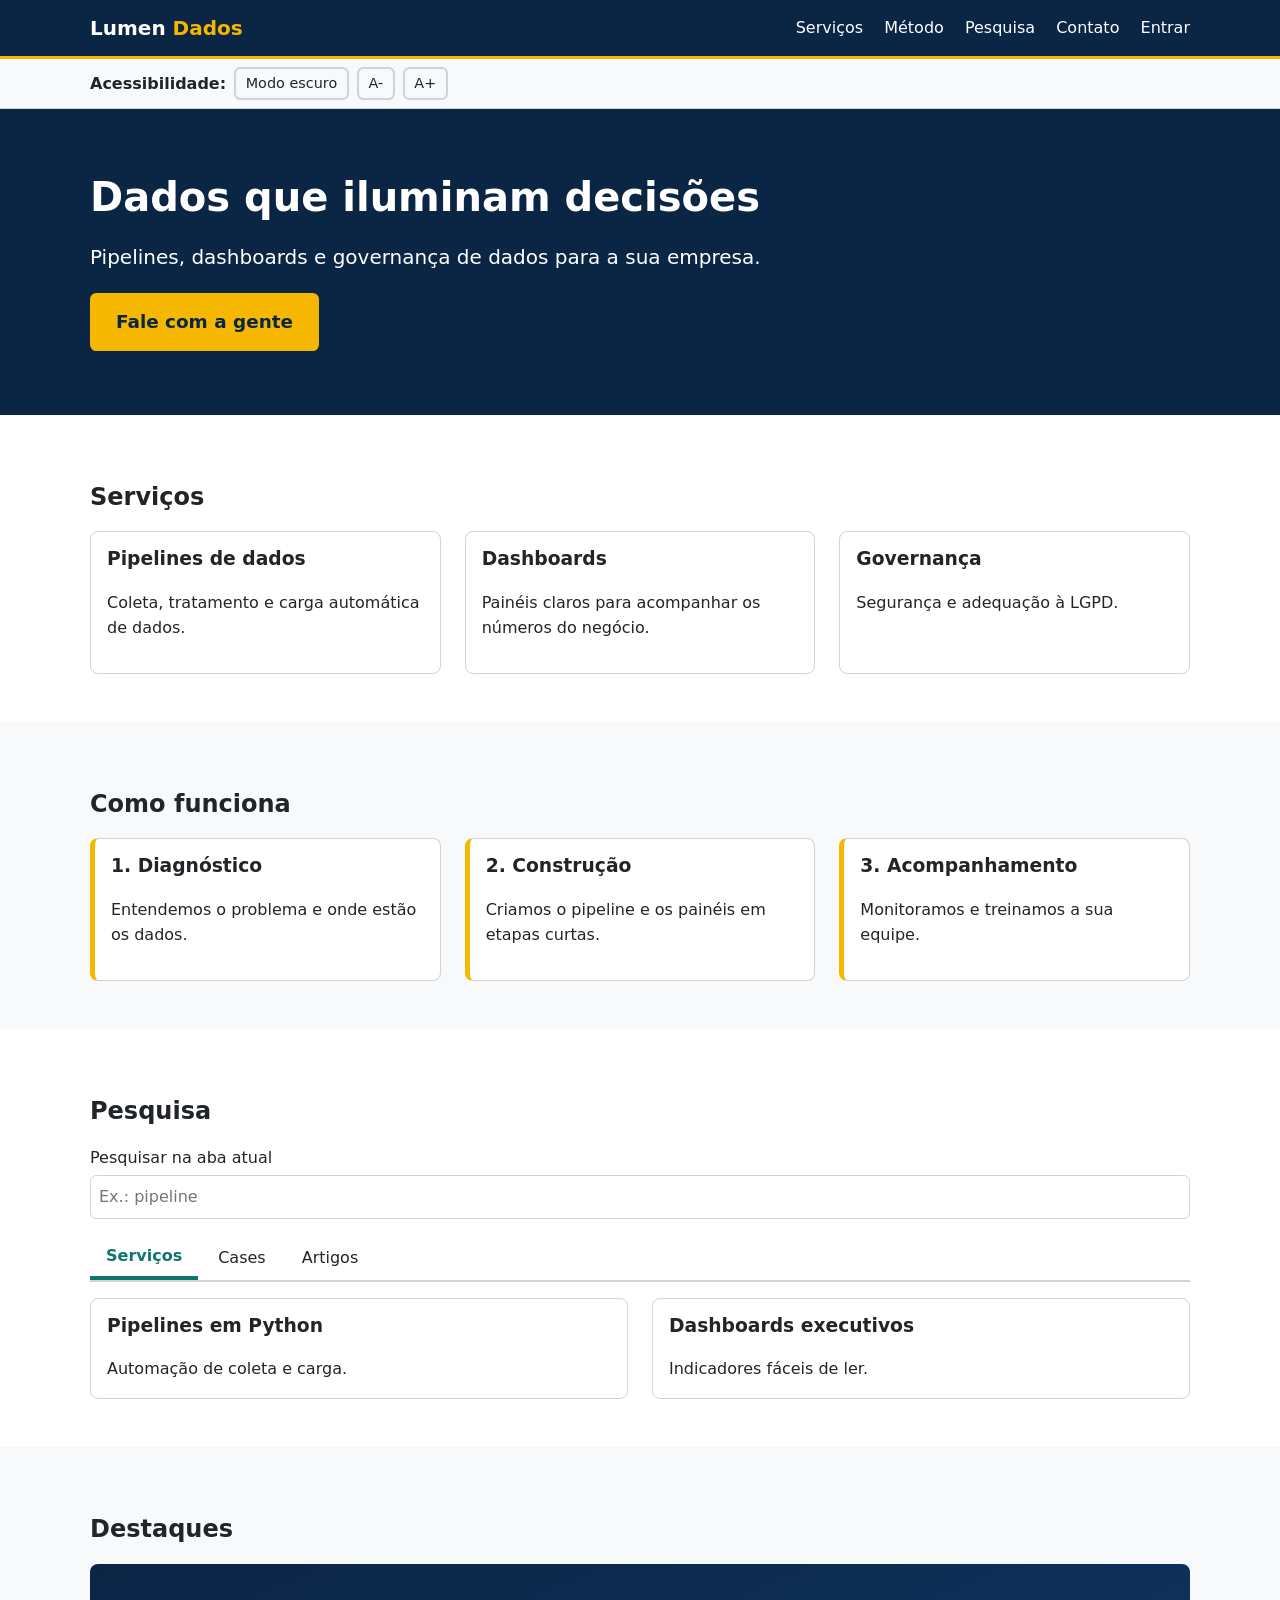
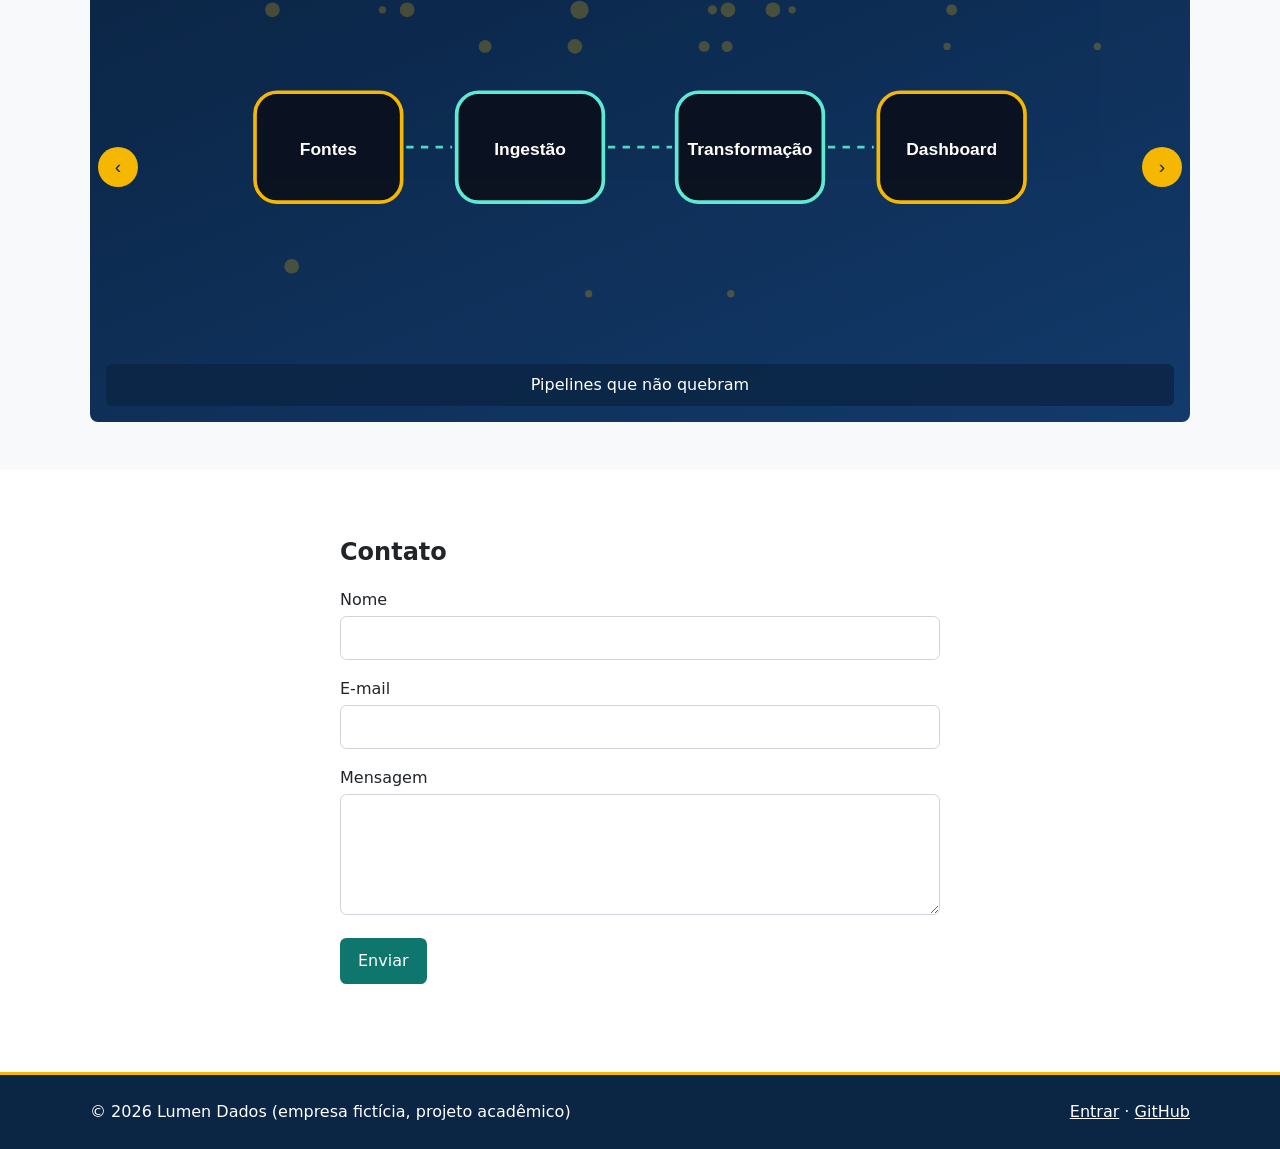
==== index.html @ f91326b7 "estrutua index, css e imagens prontas" ====
<!doctype html>
<html lang="pt-BR" data-tema="claro">
<head>
  <meta charset="utf-8">
  <meta name="viewport" content="width=device-width, initial-scale=1">
  <title>Lumen Dados</title>
  <link rel="stylesheet" href="css/style.css">
</head>
<body>

  <!-- TOPO E MENU -->
  <header class="topo">
    <div class="container">
      <a class="marca" href="#inicio">Lumen <span>Dados</span></a>
      <button class="botao pequeno" id="botao-menu" aria-expanded="false" aria-controls="menu">Menu</button>
      <nav id="menu" aria-label="Menu principal">
        <a href="#servicos">Serviços</a>
        <a href="#metodo">Método</a>
        <a href="#pesquisa">Pesquisa</a>
        <a href="#contato">Contato</a>
        <a href="login.html">Entrar</a>
      </nav>
    </div>
  </header>

  <!-- BARRA DE ACESSIBILIDADE -->
  <div class="acessibilidade">
    <div class="container">
      <strong>Acessibilidade:</strong>
      <button class="botao pequeno" id="botao-tema">Modo escuro</button>
      <button class="botao pequeno" id="fonte-menor" aria-label="Diminuir fonte">A-</button>
      <button class="botao pequeno" id="fonte-maior" aria-label="Aumentar fonte">A+</button>
    </div>
  </div>

  <main>

    <!-- INÍCIO -->
    <section class="inicio" id="inicio">
      <div class="container">
        <h1>Dados que iluminam decisões</h1>
        <p>Pipelines, dashboards e governança de dados para a sua empresa.</p>
        <a class="botao ambar grande" href="#contato">Fale com a gente</a>
      </div>
    </section>

    <!-- SERVIÇOS (cartões) -->
    <section class="secao" id="servicos">
      <div class="container">
        <h2>Serviços</h2>
        <div class="linha">
          <div class="cartao">
            <h3>Pipelines de dados</h3>
            <p>Coleta, tratamento e carga automática de dados.</p>
          </div>
          <div class="cartao">
            <h3>Dashboards</h3>
            <p>Painéis claros para acompanhar os números do negócio.</p>
          </div>
          <div class="cartao">
            <h3>Governança</h3>
            <p>Segurança e adequação à LGPD.</p>
          </div>
        </div>
      </div>
    </section>

    <!-- MÉTODO (cartões explicativos) -->
    <section class="secao cinza" id="metodo">
      <div class="container">
        <h2>Como funciona</h2>
        <div class="linha">
          <div class="cartao passo">
            <h3>1. Diagnóstico</h3>
            <p>Entendemos o problema e onde estão os dados.</p>
          </div>
          <div class="cartao passo">
            <h3>2. Construção</h3>
            <p>Criamos o pipeline e os painéis em etapas curtas.</p>
          </div>
          <div class="cartao passo">
            <h3>3. Acompanhamento</h3>
            <p>Monitoramos e treinamos a sua equipe.</p>
          </div>
        </div>
      </div>
    </section>

    <!-- PESQUISA (abas) -->
    <section class="secao" id="pesquisa">
      <div class="container">
        <h2>Pesquisa</h2>

        <div class="campo">
          <label for="busca">Pesquisar na aba atual</label>
          <input id="busca" type="search" placeholder="Ex.: pipeline">
        </div>
        <p id="resultado" aria-live="polite"></p>

        <div class="abas" role="tablist">
          <button class="ativo" role="tab" aria-selected="true"  data-painel="aba-servicos">Serviços</button>
          <button              role="tab" aria-selected="false" data-painel="aba-cases">Cases</button>
          <button              role="tab" aria-selected="false" data-painel="aba-artigos">Artigos</button>
        </div>

        <div class="painel ativo" id="aba-servicos" role="tabpanel">
          <div class="linha">
            <div class="cartao item"><h3>Pipelines em Python</h3>Automação de coleta e carga.</div>
            <div class="cartao item"><h3>Dashboards executivos</h3>Indicadores fáceis de ler.</div>
          </div>
        </div>

        <div class="painel" id="aba-cases" role="tabpanel">
          <div class="linha">
            <div class="cartao item"><h3>Varejo</h3>Estoque integrado com previsão de demanda.</div>
            <div class="cartao item"><h3>Finanças</h3>Pipeline com dados do Banco Central.</div>
          </div>
        </div>

        <div class="painel" id="aba-artigos" role="tabpanel">
          <div class="linha">
            <div class="cartao item"><h3>Qualidade de dados</h3>Cinco testes para todo pipeline.</div>
            <div class="cartao item"><h3>Cores acessíveis</h3>Contraste em dashboards.</div>
          </div>
        </div>
      </div>
    </section>

    <!-- DESTAQUES (carrossel) -->
    <section class="secao cinza">
      <div class="container">
        <h2>Destaques</h2>
        <div class="carrossel" aria-label="Destaques">
          <div class="slide ativo">
            <img src="img/slide1.svg" alt="Fluxo de dados: fontes, ingestão, transformação e dashboard">
            <p>Pipelines que não quebram</p>
          </div>
          <div class="slide">
            <img src="img/slide2.svg" alt="Gráfico de barras em crescimento">
            <p>Resultados mensuráveis</p>
          </div>
          <div class="slide">
            <img src="img/slide3.svg" alt="Rede de nós conectados">
            <p>Tudo integrado</p>
          </div>
          <button class="anterior" aria-label="Slide anterior">&#8249;</button>
          <button class="proximo" aria-label="Próximo slide">&#8250;</button>
        </div>
      </div>
    </section>

    <!-- CONTATO (formulário) -->
    <section class="secao" id="contato">
      <div class="container estreito">
        <h2>Contato</h2>
        <form data-sucesso="Mensagem enviada! (demonstração, nada é enviado a um servidor)" novalidate>
          <div class="campo">
            <label for="nome">Nome</label>
            <input id="nome" required>
            <span class="erro">Informe seu nome.</span>
          </div>
          <div class="campo">
            <label for="email">E-mail</label>
            <input id="email" type="email" required>
            <span class="erro">Informe um e-mail válido.</span>
          </div>
          <div class="campo">
            <label for="mensagem">Mensagem</label>
            <textarea id="mensagem" rows="4" required minlength="10"></textarea>
            <span class="erro">Escreva pelo menos 10 caracteres.</span>
          </div>
          <button class="botao verde" type="submit">Enviar</button>
          <div class="aviso" role="status"></div>
        </form>
      </div>
    </section>

  </main>

  <!-- RODAPÉ -->
  <footer class="rodape">
    <div class="container">
      <span>© 2026 Lumen Dados (empresa fictícia, projeto acadêmico)</span>
      <span><a href="login.html">Entrar</a> · <a href="https://github.com/yuurilemos">GitHub</a></span>
    </div>
  </footer>

  <script src="script.js"></script>
</body>
</html>
---- css/style.css ----
/* ---------- 1. CORES (variÃ¡veis) ---------- */
:root {
  --marinho: #0b2545;
  --ambar:   #f5b700;
  --verde:   #0f766e;
  --texto-botao-verde: #ffffff;

  --fundo:   #ffffff;
  --fundo-2: #f8f9fa;
  --texto:   #212529;
  --borda:   #ced4da;
}

/* Modo escuro: o JavaScript coloca data-tema="escuro" no <html> */
[data-tema="escuro"] {
  --verde:   #5eead4;
  --texto-botao-verde: #04201d;

  --fundo:   #212529;
  --fundo-2: #2b3035;
  --texto:   #dee2e6;
  --borda:   #6c757d;
}


/* ---------- 2. BASE ---------- */
html { font-size: calc(16px * var(--fonte, 1)); }

body {
  margin: 0;
  font-family: system-ui, Arial, sans-serif;
  line-height: 1.6;
  background: var(--fundo);
  color: var(--texto);
}

a { color: var(--verde); }
img { max-width: 100%; display: block; }
h1, h2, h3 { line-height: 1.2; }

/* Foco visÃ­vel para quem usa teclado */
:focus-visible { outline: 3px solid var(--ambar); outline-offset: 2px; }


/* ---------- 3. LAYOUT ---------- */
.container { max-width: 1100px; margin: 0 auto; padding: 0 1rem; }
.container.estreito { max-width: 600px; }

.secao { padding: 3rem 0; }
.secao.cinza { background: var(--fundo-2); }

/* .linha organiza os itens em colunas que se ajustam Ã  largura da tela */
.linha {
  display: grid;
  gap: 1.5rem;
  grid-template-columns: repeat(auto-fit, minmax(240px, 1fr));
}


/* ---------- 4. COMPONENTES ---------- */

/* BotÃµes */
.botao {
  display: inline-block;
  padding: .5rem 1rem;
  border: 2px solid var(--borda);
  border-radius: .4rem;
  background: transparent;
  color: var(--texto);
  font: inherit;
  cursor: pointer;
  text-decoration: none;
}
.botao.verde  { background: var(--verde); border-color: var(--verde); color: var(--texto-botao-verde); }
.botao.ambar  { background: var(--ambar); border-color: var(--ambar); color: var(--marinho); font-weight: bold; }
.botao.grande { padding: .75rem 1.5rem; font-size: 1.15rem; }
.botao.pequeno { padding: .2rem .6rem; font-size: .9rem; }

/* CartÃµes */
.cartao {
  background: var(--fundo);
  border: 1px solid var(--borda);
  border-radius: .5rem;
  padding: 1rem;
}
.cartao h3 { margin-top: 0; }
.cartao.passo { border-left: 5px solid var(--ambar); }

/* Abas */
.abas { display: flex; gap: .25rem; border-bottom: 2px solid var(--borda); }
.abas button {
  padding: .5rem 1rem;
  border: none;
  background: none;
  color: var(--texto);
  font: inherit;
  cursor: pointer;
}
.abas button.ativo { border-bottom: 4px solid var(--verde); font-weight: bold; color: var(--verde); }

.painel { display: none; padding-top: 1rem; }
.painel.ativo { display: block; }

/* Carrossel */
.carrossel { position: relative; }
.slide { display: none; position: relative; }
.slide.ativo { display: block; }
.slide img { width: 100%; aspect-ratio: 12 / 5; object-fit: cover; border-radius: .5rem; }
.slide p {
  position: absolute; left: 1rem; right: 1rem; bottom: 1rem; margin: 0;
  padding: .5rem 1rem;
  background: rgba(11, 37, 69, .85);
  color: #fff;
  border-radius: .4rem;
  text-align: center;
}
.carrossel .anterior, .carrossel .proximo {
  position: absolute; top: 40%;
  width: 2.5rem; height: 2.5rem;
  border: none; border-radius: 50%;
  background: var(--ambar); color: var(--marinho);
  font-size: 1.2rem; cursor: pointer;
}
.carrossel .anterior { left: .5rem; }
.carrossel .proximo  { right: .5rem; }

/* FormulÃ¡rios */
.campo { margin-bottom: 1rem; }
.campo label { display: block; margin-bottom: .25rem; }
.campo input, .campo textarea {
  width: 100%; box-sizing: border-box;
  padding: .5rem;
  border: 1px solid var(--borda); border-radius: .4rem;
  background: var(--fundo); color: var(--texto);
  font: inherit;
}
.erro { display: none; color: #b02a37; font-size: .9rem; }
[data-tema="escuro"] .erro { color: #ea868f; }

/* Depois do primeiro envio, campos invÃ¡lidos mostram o erro */
.validado :invalid { border-color: #b02a37; }
.validado :invalid + .erro { display: block; }

.aviso { margin-top: 1rem; padding: .75rem; border-radius: .4rem; }
.aviso.ok   { background: #d1e7dd; color: #0a3622; }
.aviso.erro-geral { background: #f8d7da; color: #58151c; }


/* ---------- 5. PARTES DA PÃGINA ---------- */

/* Topo e menu */
.topo { background: var(--marinho); border-bottom: 3px solid var(--ambar); color: #fff; }
.topo .container { display: flex; align-items: center; justify-content: space-between; flex-wrap: wrap; gap: .5rem; padding-top: .75rem; padding-bottom: .75rem; }
.topo a { color: #fff; text-decoration: none; margin-left: 1rem; }
.topo a:hover { color: var(--ambar); }
.topo .marca { font-weight: bold; font-size: 1.25rem; margin-left: 0; }
.marca span { color: var(--ambar); }
#botao-menu { display: none; color: #fff; border-color: #fff; }

/* Barra de acessibilidade */
.acessibilidade { background: var(--fundo-2); border-bottom: 1px solid var(--borda); padding: .5rem 0; }
.acessibilidade .container { display: flex; align-items: center; flex-wrap: wrap; gap: .5rem; }

/* InÃ­cio */
.inicio { background: var(--marinho); color: #fff; padding: 4rem 0; }
.inicio h1 { font-size: 2.5rem; margin: 0 0 .5rem; }
.inicio p { font-size: 1.25rem; }

/* RodapÃ© */
.rodape { background: var(--marinho); border-top: 3px solid var(--ambar); color: #fff; padding: 1.5rem 0; }
.rodape .container { display: flex; flex-wrap: wrap; justify-content: space-between; gap: .5rem; }
.rodape a { color: #fff; }

/* Celular: o menu vira um botÃ£o */
@media (max-width: 700px) {
  #botao-menu { display: inline-block; }
  .topo nav { display: none; width: 100%; }
  .topo nav.aberto { display: block; }
  .topo nav a { display: block; margin: 0; padding: .4rem 0; }
  .inicio h1 { font-size: 2rem; }
}
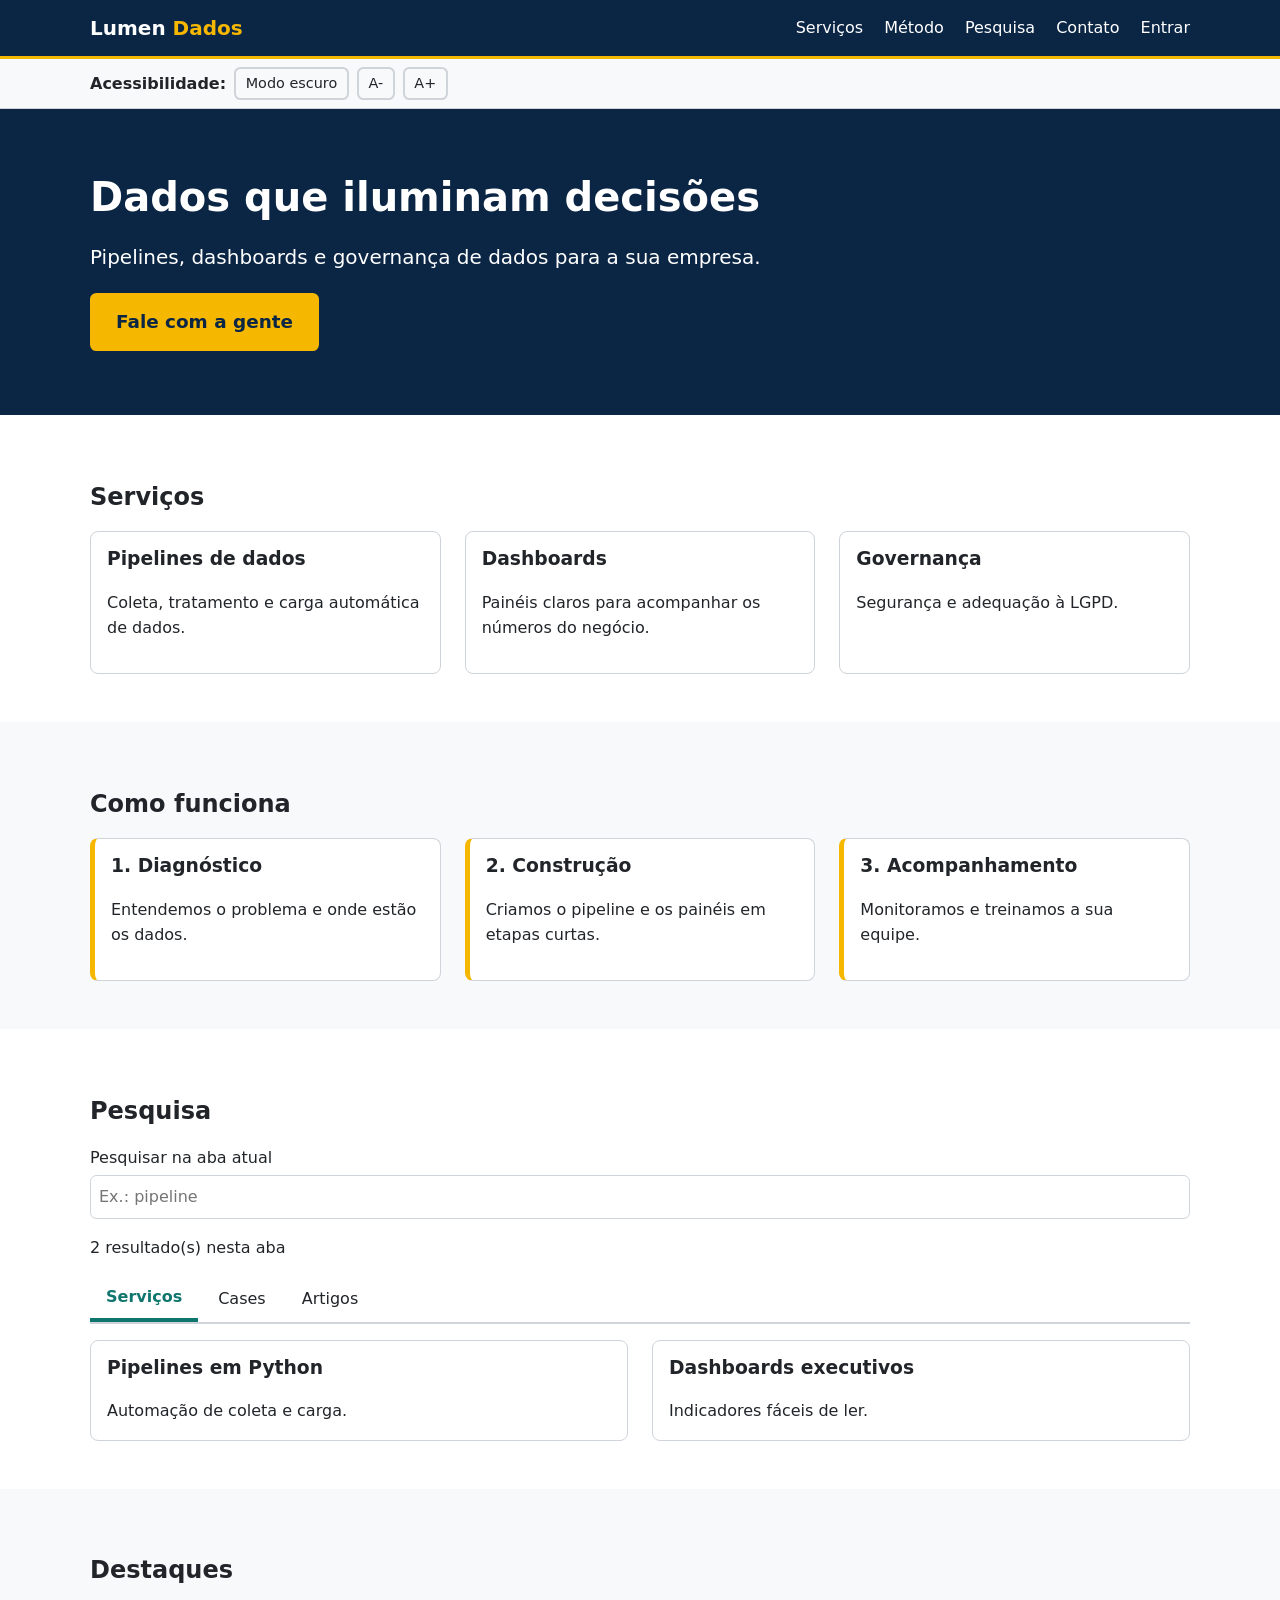
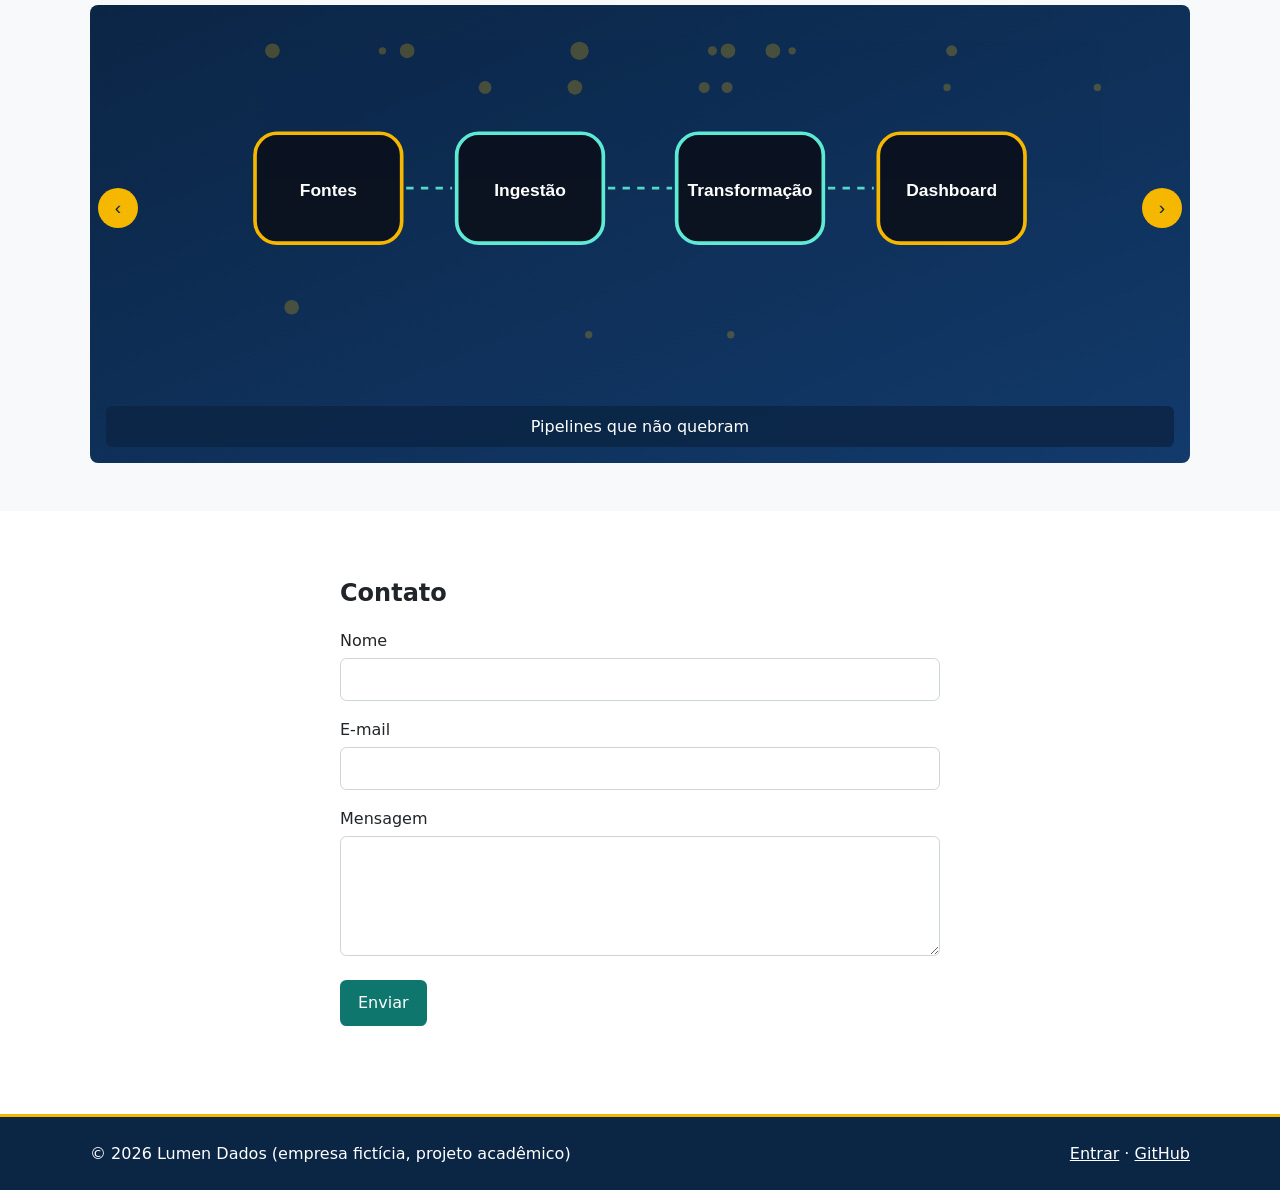
==== commit 69f2913f: "arquivo em js pronto" ====
--- a/index.html
+++ b/index.html
@@ -8,7 +8,7 @@
 </head>
 <body>
 
-  <!-- TOPO E MENU -->
+  <!-- topo e menu -->
   <header class="topo">
     <div class="container">
       <a class="marca" href="#inicio">Lumen <span>Dados</span></a>
@@ -23,7 +23,7 @@
     </div>
   </header>
 
-  <!-- BARRA DE ACESSIBILIDADE -->
+  <!-- barra de acessibilidade -->
   <div class="acessibilidade">
     <div class="container">
       <strong>Acessibilidade:</strong>
@@ -35,7 +35,7 @@
 
   <main>
 
-    <!-- INÍCIO -->
+    <!-- inicio -->
     <section class="inicio" id="inicio">
       <div class="container">
         <h1>Dados que iluminam decisões</h1>
@@ -44,7 +44,7 @@
       </div>
     </section>
 
-    <!-- SERVIÇOS (cartões) -->
+    <!-- serviços (cartões) -->
     <section class="secao" id="servicos">
       <div class="container">
         <h2>Serviços</h2>
@@ -65,7 +65,7 @@
       </div>
     </section>
 
-    <!-- MÉTODO (cartões explicativos) -->
+    <!-- método (cartões explicativos) -->
     <section class="secao cinza" id="metodo">
       <div class="container">
         <h2>Como funciona</h2>
@@ -86,7 +86,7 @@
       </div>
     </section>
 
-    <!-- PESQUISA (abas) -->
+    <!-- pesquisa (abas) -->
     <section class="secao" id="pesquisa">
       <div class="container">
         <h2>Pesquisa</h2>
@@ -126,7 +126,7 @@
       </div>
     </section>
 
-    <!-- DESTAQUES (carrossel) -->
+    <!-- destaques (carrossel) -->
     <section class="secao cinza">
       <div class="container">
         <h2>Destaques</h2>
@@ -149,7 +149,7 @@
       </div>
     </section>
 
-    <!-- CONTATO (formulário) -->
+    <!-- contato (formulário) -->
     <section class="secao" id="contato">
       <div class="container estreito">
         <h2>Contato</h2>
@@ -177,7 +177,7 @@
 
   </main>
 
-  <!-- RODAPÉ -->
+  <!-- rodapé -->
   <footer class="rodape">
     <div class="container">
       <span>© 2026 Lumen Dados (empresa fictícia, projeto acadêmico)</span>
@@ -185,6 +185,6 @@
     </div>
   </footer>
 
-  <script src="script.js"></script>
+  <script src="js/main.js"></script>
 </body>
 </html>
